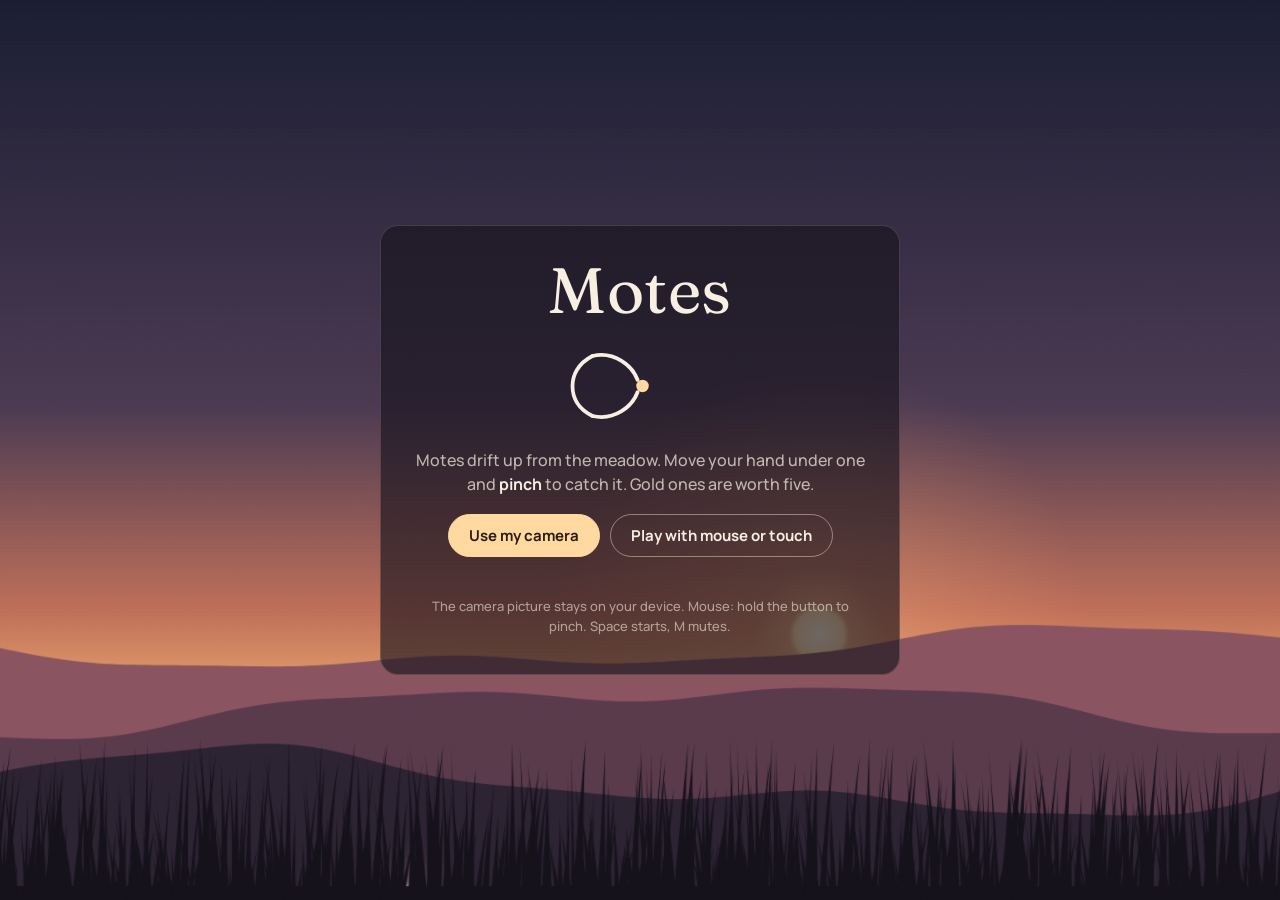
==== index.html @ 1219f8e1 "Publish built starter game" ====
<!doctype html>
<html lang="en">
  <head>
    <meta charset="UTF-8" />
    <meta name="viewport" content="width=device-width, initial-scale=1.0" />
    <title>Motes</title>
    <meta name="description" content="Catch glowing motes at dusk with a pinch of your fingers. A webcam hand game." />
    <link rel="icon" href="data:image/svg+xml,%3Csvg xmlns='http://www.w3.org/2000/svg' viewBox='0 0 32 32'%3E%3Ccircle cx='16' cy='16' r='7' fill='%23ffd9a0'/%3E%3C/svg%3E" />
    <script type="module" crossorigin src="./assets/index-DsXK3jSK.js"></script>
    <link rel="stylesheet" crossorigin href="./assets/index-U_RC_DTI.css">
  </head>
  <body>
    <div id="stage"></div>
    <video id="cam" playsinline muted></video>
    <canvas id="preview" class="hidden" width="200" height="150"></canvas>

    <div id="hud" class="hud hidden">
      <span id="score">0</span>
      <span id="time"></span>
    </div>

    <section id="title" class="card hidden">
      <h1>Motes</h1>
      <svg class="pinch" viewBox="0 0 120 80" aria-hidden="true">
        <!-- line-art thumb and index finger closing on a mote (animated in style.css) -->
        <circle class="mote" cx="62" cy="40" r="5" />
        <path class="finger palm" d="M22 16 C 10 22, 6 32, 6 40 C 6 50, 10 58, 22 64" />
        <path class="finger index" d="M22 16 C 40 12, 54 24, 58 35" />
        <path class="finger thumb" d="M22 64 C 40 68, 54 56, 58 45" />
      </svg>
      <p>Motes drift up from the meadow. Move your hand under one and <b>pinch</b> to catch it. Gold ones are worth five.</p>
      <div class="row">
        <button id="b-cam">Use my camera</button>
        <button id="b-mouse" class="ghost">Play with mouse or touch</button>
      </div>
      <p id="err" class="err"></p>
      <p class="small">The camera picture stays on your device. Mouse: hold the button to pinch. Space starts, M mutes.</p>
    </section>

    <section id="results" class="card hidden">
      <p class="label">Score</p>
      <p id="r-score" class="big">0</p>
      <p id="r-line"></p>
      <p class="small">Pinch, click or press Space to play again.</p>
    </section>

  </body>
</html>
---- assets/index-U_RC_DTI.css ----
@font-face{font-family:Fraunces;font-style:normal;font-display:swap;font-weight:400;src:url(./fraunces-vietnamese-400-normal-CvGt0Ybw.woff2)format("woff2"),url(./fraunces-vietnamese-400-normal-B65MOf9T.woff)format("woff");unicode-range:U+102-103,U+110-111,U+128-129,U+168-169,U+1A0-1A1,U+1AF-1B0,U+300-301,U+303-304,U+308-309,U+323,U+329,U+1EA0-1EF9,U+20AB}@font-face{font-family:Fraunces;font-style:normal;font-display:swap;font-weight:400;src:url(./fraunces-latin-ext-400-normal-D8gbi3Gu.woff2)format("woff2"),url(./fraunces-latin-ext-400-normal-UihxqfOe.woff)format("woff");unicode-range:U+100-2BA,U+2BD-2C5,U+2C7-2CC,U+2CE-2D7,U+2DD-2FF,U+304,U+308,U+329,U+1D00-1DBF,U+1E00-1E9F,U+1EF2-1EFF,U+2020,U+20A0-20AB,U+20AD-20C0,U+2113,U+2C60-2C7F,U+A720-A7FF}@font-face{font-family:Fraunces;font-style:normal;font-display:swap;font-weight:400;src:url(./fraunces-latin-400-normal-6IfK1voy.woff2)format("woff2"),url(./fraunces-latin-400-normal-NUPT2cO8.woff)format("woff");unicode-range:U+??,U+131,U+152-153,U+2BB-2BC,U+2C6,U+2DA,U+2DC,U+304,U+308,U+329,U+2000-206F,U+20AC,U+2122,U+2191,U+2193,U+2212,U+2215,U+FEFF,U+FFFD}@font-face{font-family:Manrope;font-style:normal;font-display:swap;font-weight:500;src:url([data-uri])format("woff2"),url([data-uri])format("woff");unicode-range:U+460-52F,U+1C80-1C8A,U+20B4,U+2DE0-2DFF,U+A640-A69F,U+FE2E-FE2F}@font-face{font-family:Manrope;font-style:normal;font-display:swap;font-weight:500;src:url(./manrope-cyrillic-500-normal-B1OEZity.woff2)format("woff2"),url(./manrope-cyrillic-500-normal-CNwnNrRC.woff)format("woff");unicode-range:U+301,U+400-45F,U+490-491,U+4B0-4B1,U+2116}@font-face{font-family:Manrope;font-style:normal;font-display:swap;font-weight:500;src:url(./manrope-greek-500-normal-GeMIHyWm.woff2)format("woff2"),url(./manrope-greek-500-normal-DyxYGEtJ.woff)format("woff");unicode-range:U+370-377,U+37A-37F,U+384-38A,U+38C,U+38E-3A1,U+3A3-3FF}@font-face{font-family:Manrope;font-style:normal;font-display:swap;font-weight:500;src:url(./manrope-vietnamese-500-normal-DCXiE_xi.woff2)format("woff2"),url(./manrope-vietnamese-500-normal-DaZ8i3XM.woff)format("woff");unicode-range:U+102-103,U+110-111,U+128-129,U+168-169,U+1A0-1A1,U+1AF-1B0,U+300-301,U+303-304,U+308-309,U+323,U+329,U+1EA0-1EF9,U+20AB}@font-face{font-family:Manrope;font-style:normal;font-display:swap;font-weight:500;src:url(./manrope-latin-ext-500-normal-dm74KBQw.woff2)format("woff2"),url(./manrope-latin-ext-500-normal-EtoS1VaI.woff)format("woff");unicode-range:U+100-2BA,U+2BD-2C5,U+2C7-2CC,U+2CE-2D7,U+2DD-2FF,U+304,U+308,U+329,U+1D00-1DBF,U+1E00-1E9F,U+1EF2-1EFF,U+2020,U+20A0-20AB,U+20AD-20C0,U+2113,U+2C60-2C7F,U+A720-A7FF}@font-face{font-family:Manrope;font-style:normal;font-display:swap;font-weight:500;src:url(./manrope-latin-500-normal-BYYD-dBL.woff2)format("woff2"),url(./manrope-latin-500-normal-DMZssgOp.woff)format("woff");unicode-range:U+??,U+131,U+152-153,U+2BB-2BC,U+2C6,U+2DA,U+2DC,U+304,U+308,U+329,U+2000-206F,U+20AC,U+2122,U+2191,U+2193,U+2212,U+2215,U+FEFF,U+FFFD}@font-face{font-family:Manrope;font-style:normal;font-display:swap;font-weight:700;src:url([data-uri])format("woff2"),url([data-uri])format("woff");unicode-range:U+460-52F,U+1C80-1C8A,U+20B4,U+2DE0-2DFF,U+A640-A69F,U+FE2E-FE2F}@font-face{font-family:Manrope;font-style:normal;font-display:swap;font-weight:700;src:url(./manrope-cyrillic-700-normal-Dw_fZAg2.woff2)format("woff2"),url(./manrope-cyrillic-700-normal-7JNVKxyl.woff)format("woff");unicode-range:U+301,U+400-45F,U+490-491,U+4B0-4B1,U+2116}@font-face{font-family:Manrope;font-style:normal;font-display:swap;font-weight:700;src:url(./manrope-greek-700-normal-CHUG9PD8.woff2)format("woff2"),url(./manrope-greek-700-normal-DyfsrCpP.woff)format("woff");unicode-range:U+370-377,U+37A-37F,U+384-38A,U+38C,U+38E-3A1,U+3A3-3FF}@font-face{font-family:Manrope;font-style:normal;font-display:swap;font-weight:700;src:url(./manrope-vietnamese-700-normal-CUqMx5-1.woff2)format("woff2"),url(./manrope-vietnamese-700-normal-pt65Fn2Z.woff)format("woff");unicode-range:U+102-103,U+110-111,U+128-129,U+168-169,U+1A0-1A1,U+1AF-1B0,U+300-301,U+303-304,U+308-309,U+323,U+329,U+1EA0-1EF9,U+20AB}@font-face{font-family:Manrope;font-style:normal;font-display:swap;font-weight:700;src:url(./manrope-latin-ext-700-normal-DYOwVNan.woff2)format("woff2"),url(./manrope-latin-ext-700-normal-eVCcYqtJ.woff)format("woff");unicode-range:U+100-2BA,U+2BD-2C5,U+2C7-2CC,U+2CE-2D7,U+2DD-2FF,U+304,U+308,U+329,U+1D00-1DBF,U+1E00-1E9F,U+1EF2-1EFF,U+2020,U+20A0-20AB,U+20AD-20C0,U+2113,U+2C60-2C7F,U+A720-A7FF}@font-face{font-family:Manrope;font-style:normal;font-display:swap;font-weight:700;src:url(./manrope-latin-700-normal-BZp_XxE4.woff2)format("woff2"),url(./manrope-latin-700-normal-DGRFkw-m.woff)format("woff");unicode-range:U+??,U+131,U+152-153,U+2BB-2BC,U+2C6,U+2DA,U+2DC,U+304,U+308,U+329,U+2000-206F,U+20AC,U+2122,U+2191,U+2193,U+2212,U+2215,U+FEFF,U+FFFD}:root{--ink:#f6efe2;--ink-dim:#f6efe2b8;--warm:#ffd9a0;--card:#16121c9e;--lightningcss-light: ;--lightningcss-dark:initial;color-scheme:dark}*{box-sizing:border-box}html,body{height:100%;color:var(--ink);background:#1b1e33;margin:0;font:500 16px/1.5 Manrope,system-ui,sans-serif;overflow:hidden}#stage,#stage canvas{display:block;position:fixed;inset:0}#cam{display:none}.hidden{display:none!important}#preview{opacity:.85;border:1px solid #ffe9cf59;border-radius:10px;width:160px;height:120px;position:fixed;bottom:16px;right:16px}.hud{text-shadow:0 2px 12px #00000080;pointer-events:none;justify-content:space-between;padding:0 28px;font:400 34px/1 Fraunces,Georgia,serif;display:flex;position:fixed;top:18px;left:0;right:0}#time{color:var(--ink-dim)}.card{background:var(--card);-webkit-backdrop-filter:blur(10px);text-align:center;border:1px solid #ffe9cf29;border-radius:18px;width:min(520px,100vw - 32px);padding:32px 32px 26px;position:fixed;top:50%;left:50%;transform:translate(-50%,-50%)}.card h1{letter-spacing:.5px;margin:0;font:400 64px/1 Fraunces,Georgia,serif}.card p{color:var(--ink-dim);margin:12px 0}.card b{color:var(--ink)}.card .small{opacity:.8;font-size:13px}.card .label{text-transform:uppercase;letter-spacing:3px;font-size:12px;font-weight:700}.card .big{color:var(--warm);margin:0;font:400 96px/1 Fraunces,Georgia,serif}.err{min-height:1em;color:#ffb4a0!important}.row{flex-wrap:wrap;justify-content:center;gap:10px;margin-top:18px;display:flex}button{cursor:pointer;border:1px solid var(--warm);background:var(--warm);color:#2a1d14;border-radius:999px;padding:13px 20px;font:700 15px/1 Manrope,system-ui,sans-serif}button.ghost{color:var(--ink);background:0 0;border-color:#ffe9cf73}button:hover{filter:brightness(1.06)}.pinch{width:150px;height:100px;margin:14px auto 0;display:block}.pinch .finger{fill:none;stroke:var(--ink);stroke-width:3px;stroke-linecap:round;transform-origin:22px 40px}.pinch .index{animation:2.2s ease-in-out infinite pinch-i}.pinch .thumb{animation:2.2s ease-in-out infinite pinch-t}.pinch .mote{fill:var(--warm);animation:2.2s ease-in-out infinite mote}@keyframes pinch-i{0%,15%{transform:rotate(-14deg)}45%,70%{transform:rotate(0)}to{transform:rotate(-14deg)}}@keyframes pinch-t{0%,15%{transform:rotate(14deg)}45%,70%{transform:rotate(0)}to{transform:rotate(14deg)}}@keyframes mote{0%,40%{opacity:1;r:5}55%{opacity:1;r:8}72%{opacity:0;r:2}90%,to{opacity:1;r:5}}@media (max-width:520px){.card h1{font-size:48px}.card .big{font-size:72px}.hud{padding:0 18px;font-size:26px}#preview{width:112px;height:84px}}
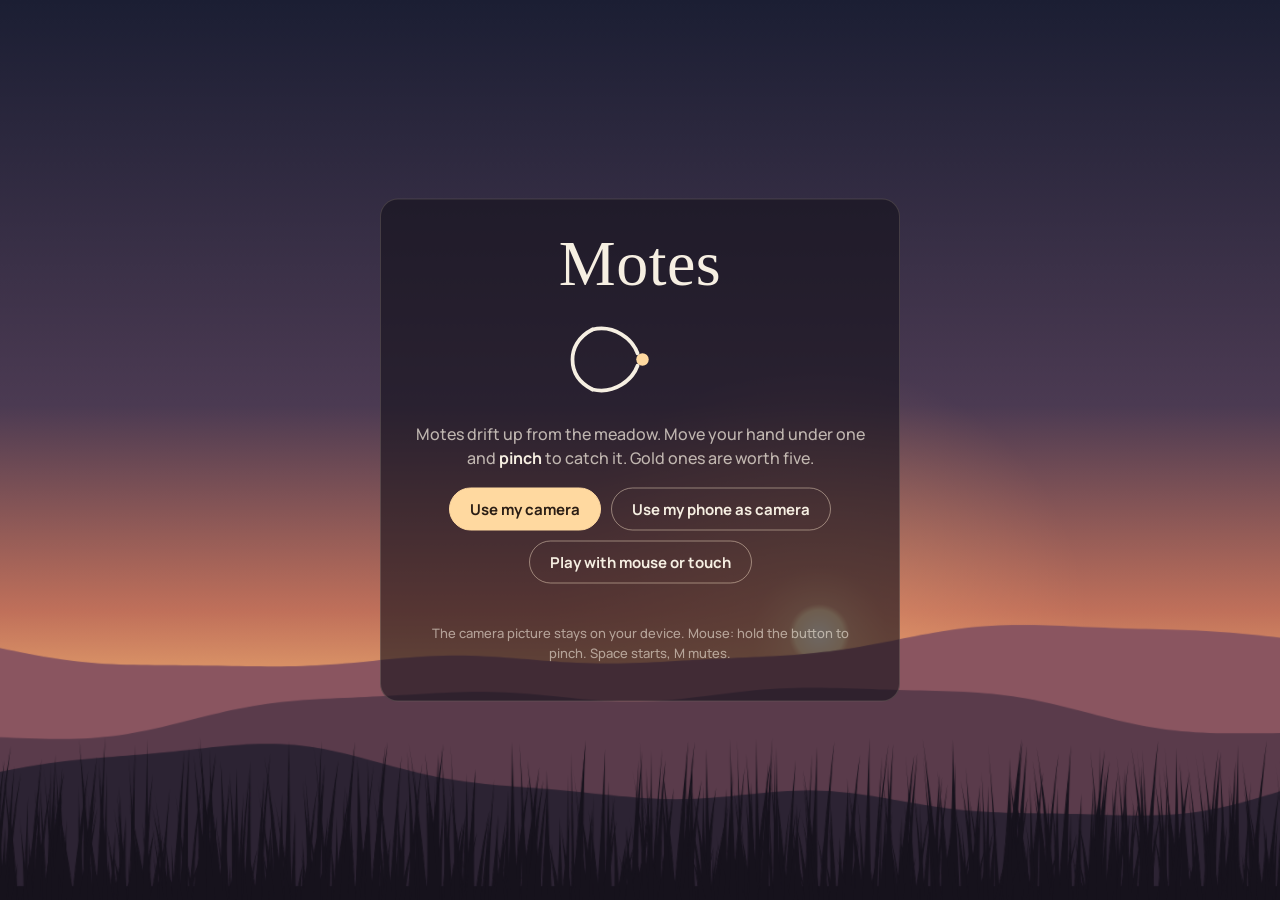
==== commit 12e6a125: "Add phone-as-camera mode (PeerJS + WebRTC landmarks, QR pairing)" ====
--- a/index.html
+++ b/index.html
@@ -6,8 +6,7 @@
     <title>Motes</title>
     <meta name="description" content="Catch glowing motes at dusk with a pinch of your fingers. A webcam hand game." />
     <link rel="icon" href="data:image/svg+xml,%3Csvg xmlns='http://www.w3.org/2000/svg' viewBox='0 0 32 32'%3E%3Ccircle cx='16' cy='16' r='7' fill='%23ffd9a0'/%3E%3C/svg%3E" />
-    <script type="module" crossorigin src="./assets/index-DsXK3jSK.js"></script>
-    <link rel="stylesheet" crossorigin href="./assets/index-U_RC_DTI.css">
+    <script type="module" crossorigin src="./assets/index-Yr61AcTF.js"></script>
   </head>
   <body>
     <div id="stage"></div>
@@ -31,11 +30,23 @@
       <p>Motes drift up from the meadow. Move your hand under one and <b>pinch</b> to catch it. Gold ones are worth five.</p>
       <div class="row">
         <button id="b-cam">Use my camera</button>
+        <button id="b-phone" class="ghost">Use my phone as camera</button>
         <button id="b-mouse" class="ghost">Play with mouse or touch</button>
       </div>
       <p id="err" class="err"></p>
       <p class="small">The camera picture stays on your device. Mouse: hold the button to pinch. Space starts, M mutes.</p>
     </section>
+
+    <aside id="phone-panel" class="phone-panel hidden">
+      <div class="qr" aria-label="QR code for the phone link"></div>
+      <div class="pp-body">
+        <p class="pp-title">Phone as camera · room <b class="room"></b></p>
+        <p class="small pp-help">Scan with your phone and tap <b>Start camera</b> there. Only hand points travel, peer-to-peer; no video.</p>
+        <p class="status small"></p>
+        <a class="qr-url small" target="_blank" rel="noopener"></a>
+        <div class="row left"><button id="p-close" class="ghost">Disconnect</button></div>
+      </div>
+    </aside>
 
     <section id="results" class="card hidden">
       <p class="label">Score</p>
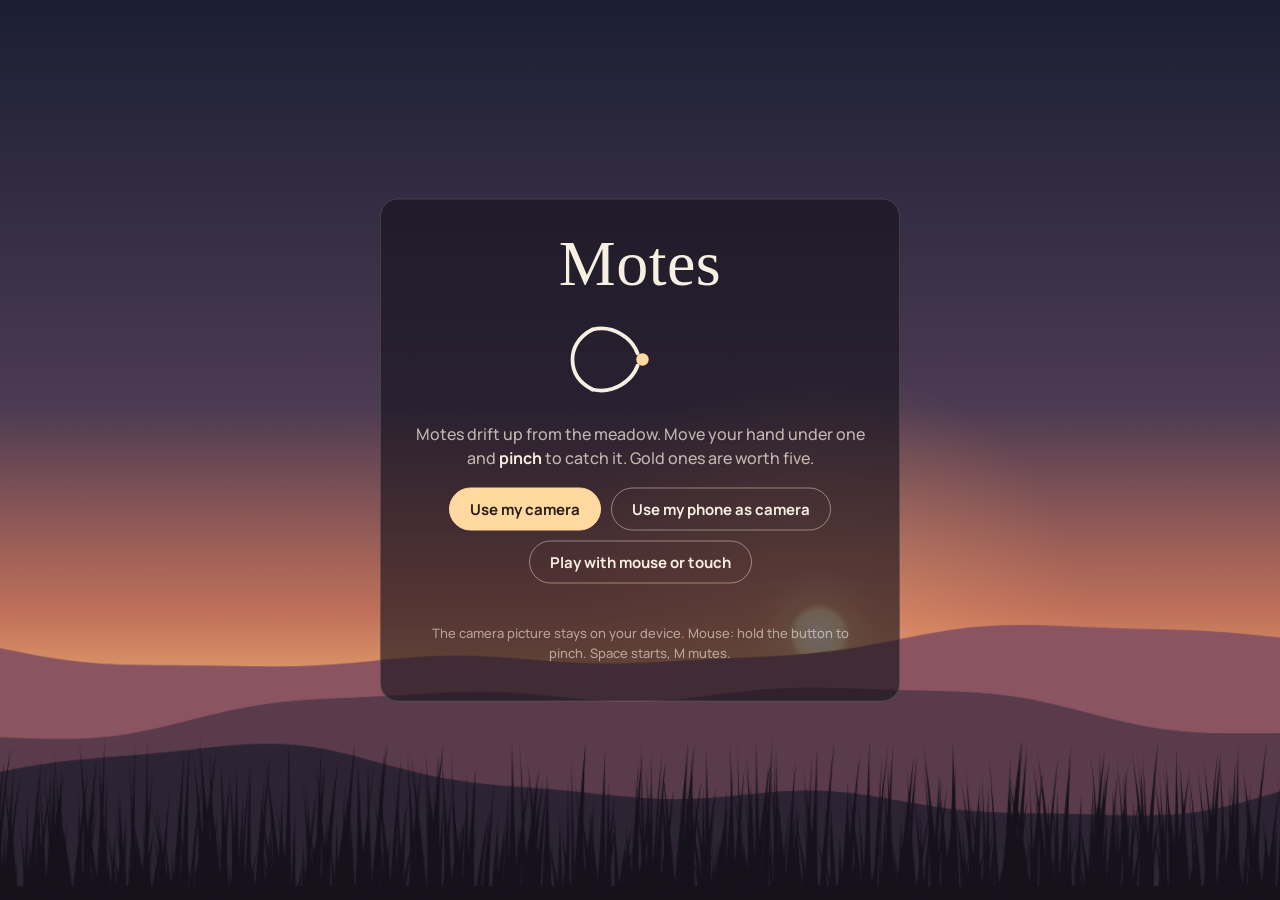
==== commit c7d7bb27: "Phone camera: binary frames, display-rate prediction, lighter camera, latency diagnostics (?debug=1," ====
--- a/index.html
+++ b/index.html
@@ -6,7 +6,7 @@
     <title>Motes</title>
     <meta name="description" content="Catch glowing motes at dusk with a pinch of your fingers. A webcam hand game." />
     <link rel="icon" href="data:image/svg+xml,%3Csvg xmlns='http://www.w3.org/2000/svg' viewBox='0 0 32 32'%3E%3Ccircle cx='16' cy='16' r='7' fill='%23ffd9a0'/%3E%3C/svg%3E" />
-    <script type="module" crossorigin src="./assets/index-Yr61AcTF.js"></script>
+    <script type="module" crossorigin src="./assets/index-DSlZTA-Q.js"></script>
   </head>
   <body>
     <div id="stage"></div>
